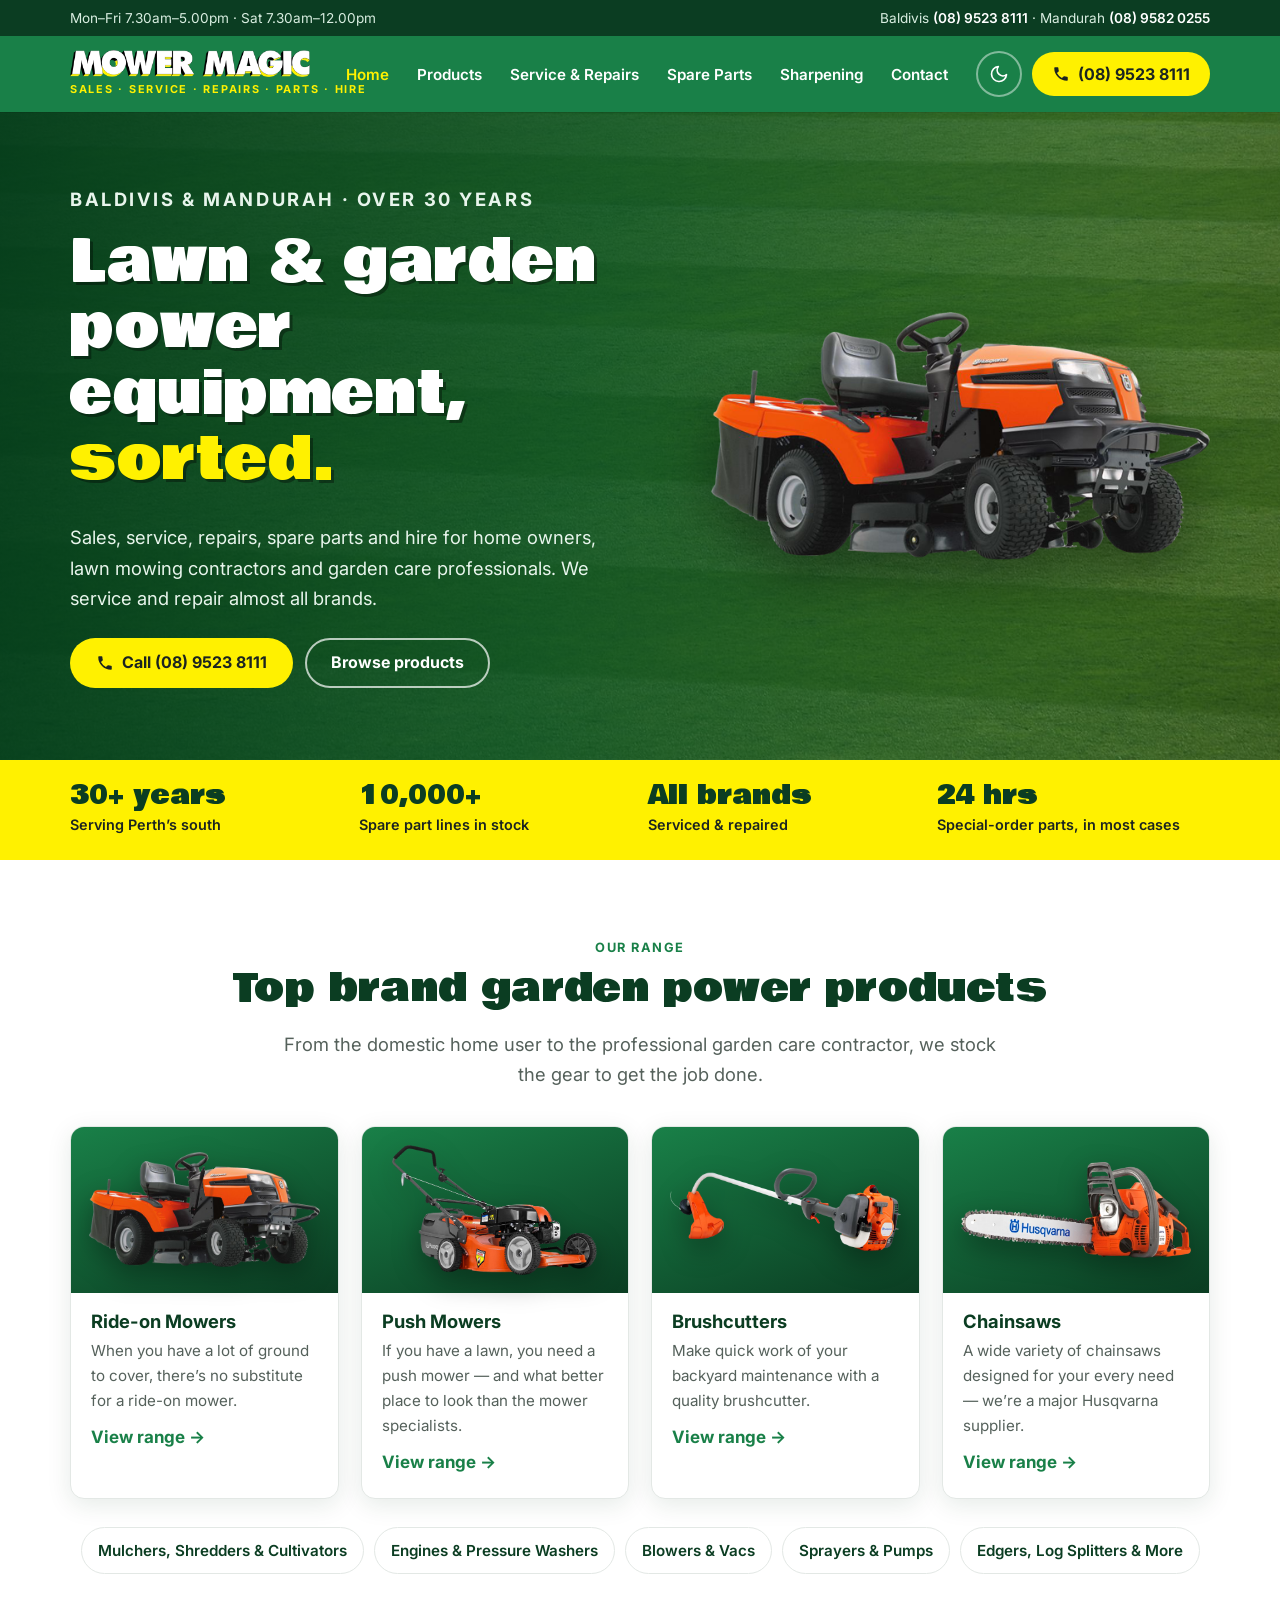
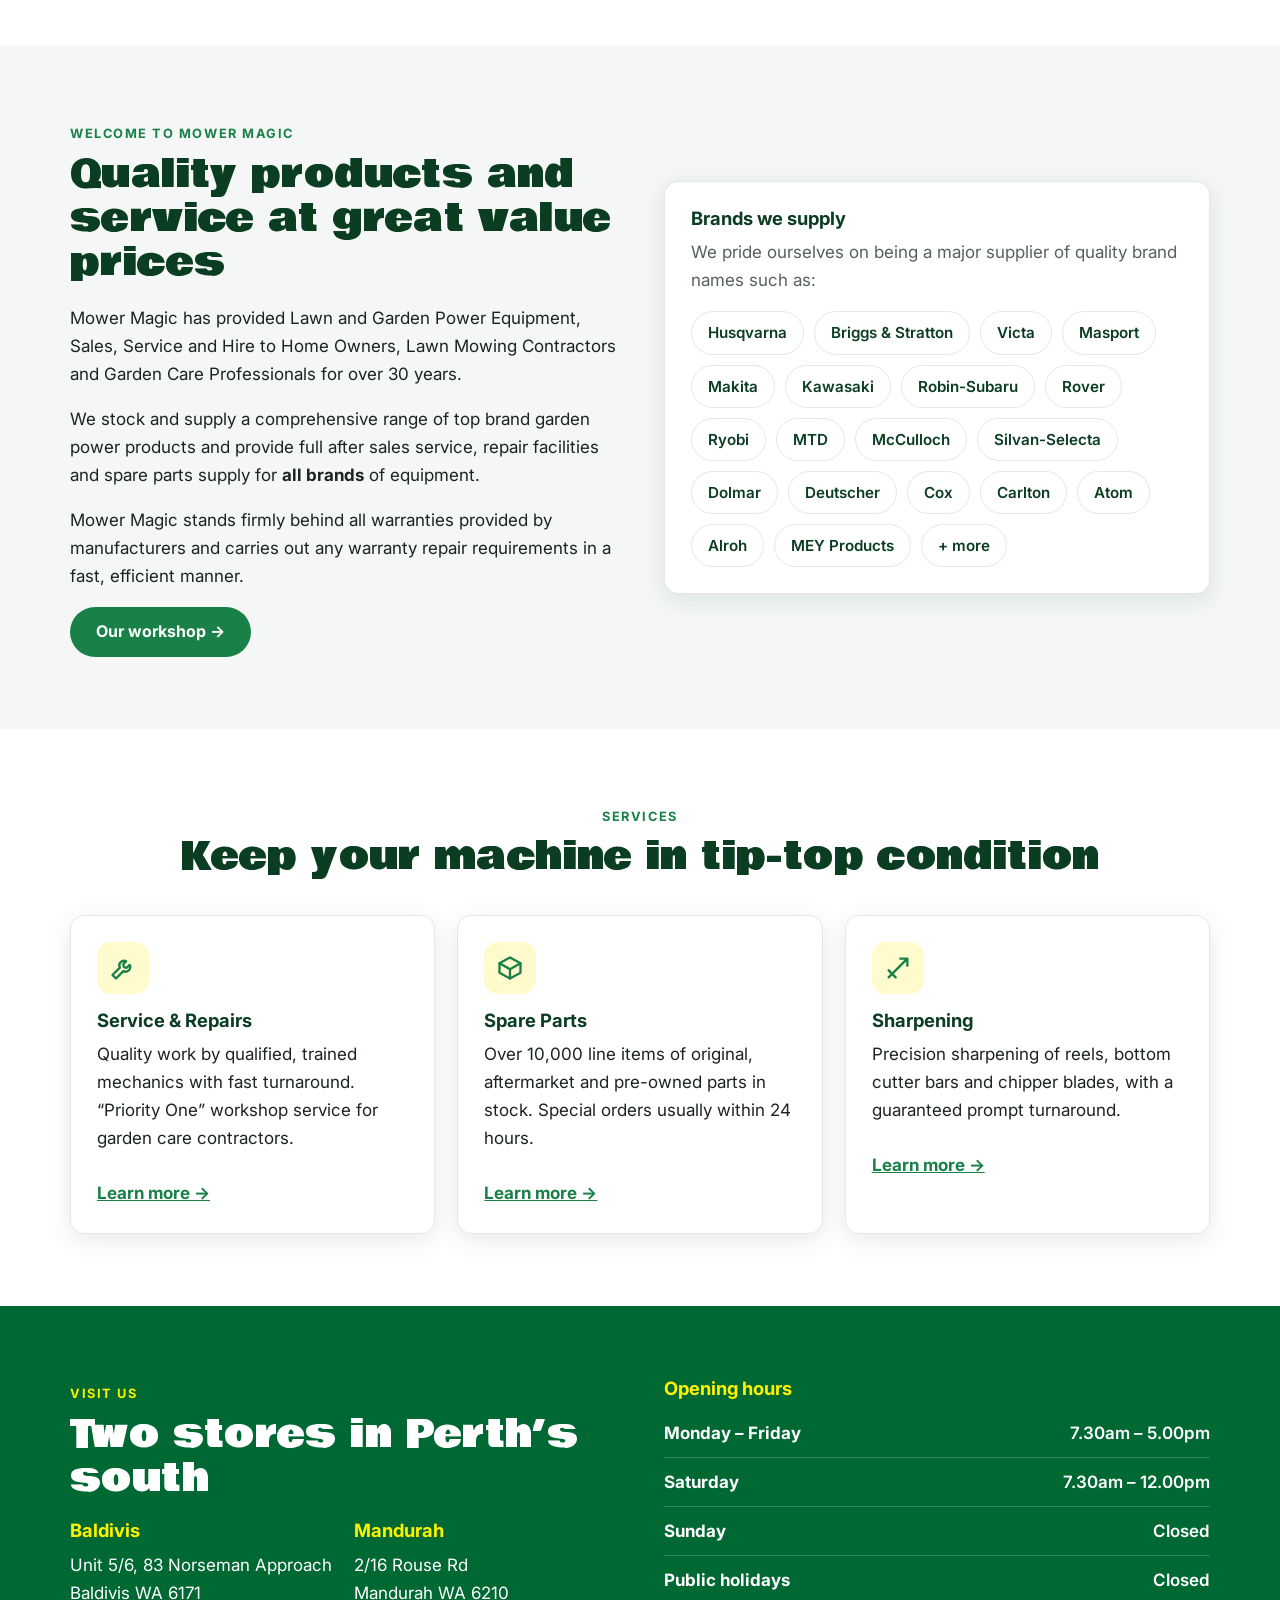
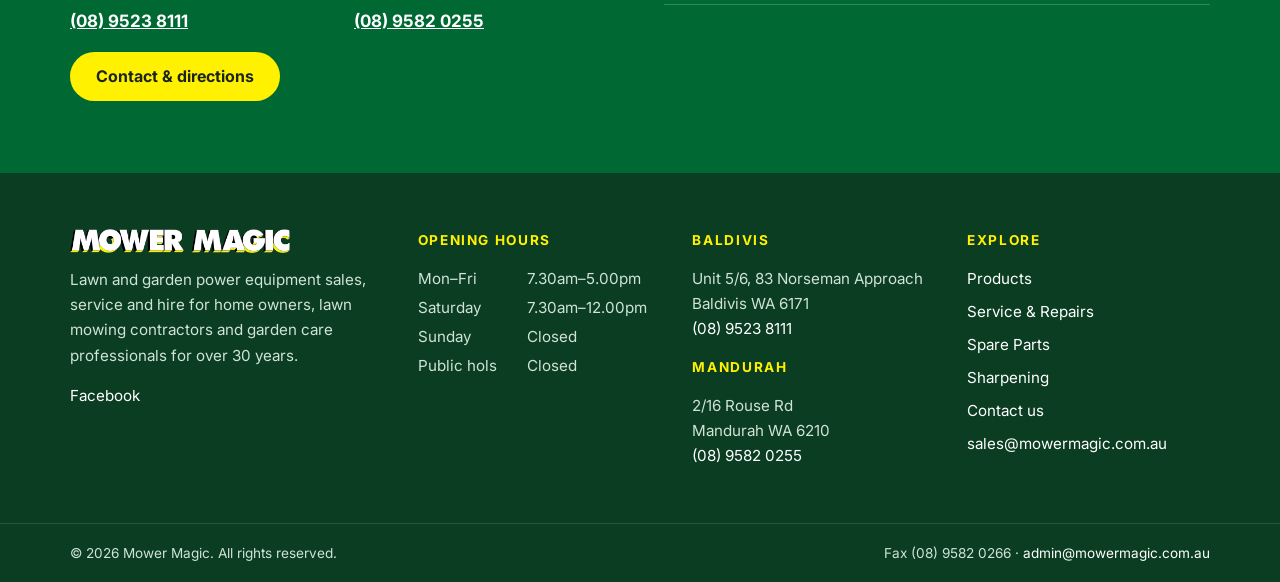
==== index.html @ b49f6fb7 "Initial commit: mower-magic site" ====
<!DOCTYPE html>
<html lang="en-AU">
<head>
  <meta charset="utf-8">
  <meta name="viewport" content="width=device-width, initial-scale=1">
  <title>Mower Magic | Lawn Mower Sales, Service &amp; Repairs in Baldivis &amp; Mandurah</title>
  <meta name="description" content="Mower Magic: lawn and garden power equipment sales, service, repairs, spare parts and hire in Baldivis and Mandurah WA for over 30 years. Call (08) 9523 8111.">
  <meta name="theme-color" content="#198048">
  <script>(function(d){d.className+=' js';var t;try{t=localStorage.getItem('mm-theme')}catch(e){}if(t!=='light'&&t!=='dark'){t=window.matchMedia&&matchMedia('(prefers-color-scheme: dark)').matches?'dark':'light'}d.setAttribute('data-theme',t)})(document.documentElement);</script>
  <link rel="icon" href="images/logonew.png">
  <link rel="preconnect" href="https://fonts.googleapis.com">
  <link rel="preconnect" href="https://fonts.gstatic.com" crossorigin>
  <link href="https://fonts.googleapis.com/css2?family=Bowlby+One&family=Inter:wght@400;600;700;800&display=swap" rel="stylesheet">
  <link rel="stylesheet" href="css/style.css">
</head>
<body>
<a class="skip" href="#main">Skip to content</a>

<div class="topbar">
  <div class="container">
    <span>Mon&ndash;Fri 7.30am&ndash;5.00pm &middot; Sat 7.30am&ndash;12.00pm</span>
    <span>Baldivis <a href="tel:+61895238111">(08) 9523 8111</a> &middot; Mandurah <a href="tel:+61895820255">(08) 9582 0255</a></span>
  </div>
</div>

<header class="site-header">
  <div class="container">
    <a class="brand" href="index.html" aria-label="Mower Magic home">
      <img src="images/logoretina.png" alt="Mower Magic" width="800" height="87">
      <span>Sales &middot; Service &middot; Repairs &middot; Parts &middot; Hire</span>
    </a>
    <nav class="nav" id="site-nav" aria-label="Main">
      <a href="index.html" aria-current="page">Home</a>
      <a href="products.html">Products</a>
      <a href="repairs.html">Service &amp; Repairs</a>
      <a href="parts.html">Spare Parts</a>
      <a href="sharpening.html">Sharpening</a>
      <a href="contact.html">Contact</a>
    </nav>
    <div class="header-actions">
      <button class="theme-toggle" type="button" aria-label="Switch to dark mode" aria-pressed="false">
        <svg class="i-moon" viewBox="0 0 24 24" fill="none" stroke="currentColor" stroke-width="2" stroke-linecap="round" stroke-linejoin="round" aria-hidden="true"><path d="M21 12.8A9 9 0 1 1 11.2 3a7 7 0 0 0 9.8 9.8z"/></svg>
        <svg class="i-sun" viewBox="0 0 24 24" fill="none" stroke="currentColor" stroke-width="2" stroke-linecap="round" aria-hidden="true"><circle cx="12" cy="12" r="4"/><path d="M12 2v2M12 20v2M4.9 4.9l1.4 1.4M17.7 17.7l1.4 1.4M2 12h2M20 12h2M4.9 19.1l1.4-1.4M17.7 6.3l1.4-1.4"/></svg>
      </button>
      <a class="btn btn--yellow call-btn" href="tel:+61895238111" aria-label="Call Mower Magic Baldivis on (08) 9523 8111">
        <svg viewBox="0 0 24 24" fill="currentColor" aria-hidden="true"><path d="M6.6 10.8a15.1 15.1 0 0 0 6.6 6.6l2.2-2.2a1 1 0 0 1 1-.25 11.4 11.4 0 0 0 3.6.57 1 1 0 0 1 1 1V20a1 1 0 0 1-1 1A17 17 0 0 1 3 4a1 1 0 0 1 1-1h3.5a1 1 0 0 1 1 1c0 1.25.2 2.45.57 3.57a1 1 0 0 1-.25 1z"/></svg>
        <span class="call-label">(08) 9523 8111</span><span class="call-short">Call</span>
      </a>
      <button class="menu-toggle" type="button" aria-controls="site-nav" aria-expanded="false" aria-label="Open menu"><span></span></button>
    </div>
  </div>
</header>

<main id="main">

<section class="hero">
  <div class="container">
    <div>
      <p class="tagline">Baldivis &amp; Mandurah &middot; Over 30 years</p>
      <h1>Lawn &amp; garden power equipment, <em>sorted.</em></h1>
      <p>Sales, service, repairs, spare parts and hire for home owners, lawn mowing contractors and garden care professionals. We service and repair almost all brands.</p>
      <div class="hero-actions">
        <a class="btn btn--yellow" href="tel:+61895238111">
          <svg viewBox="0 0 24 24" fill="currentColor" aria-hidden="true"><path d="M6.6 10.8a15.1 15.1 0 0 0 6.6 6.6l2.2-2.2a1 1 0 0 1 1-.25 11.4 11.4 0 0 0 3.6.57 1 1 0 0 1 1 1V20a1 1 0 0 1-1 1A17 17 0 0 1 3 4a1 1 0 0 1 1-1h3.5a1 1 0 0 1 1 1c0 1.25.2 2.45.57 3.57a1 1 0 0 1-.25 1z"/></svg>
          Call (08) 9523 8111
        </a>
        <a class="btn btn--ghost" href="products.html">Browse products</a>
      </div>
    </div>
    <div class="hero-img">
      <img src="images/DErideon.png" alt="Husqvarna ride-on mower" width="601" height="300">
    </div>
  </div>
</section>

<section class="stats" aria-label="At a glance">
  <div class="container">
    <div class="stat"><strong>30+ years</strong><span>Serving Perth&rsquo;s south</span></div>
    <div class="stat"><strong>10,000+</strong><span>Spare part lines in stock</span></div>
    <div class="stat"><strong>All brands</strong><span>Serviced &amp; repaired</span></div>
    <div class="stat"><strong>24 hrs</strong><span>Special-order parts, in most cases</span></div>
  </div>
</section>

<section class="section">
  <div class="container">
    <div class="center">
      <span class="eyebrow">Our range</span>
      <h2>Top brand garden power products</h2>
      <p class="lead">From the domestic home user to the professional garden care contractor, we stock the gear to get the job done.</p>
    </div>
    <div class="grid grid--4" style="margin-top:36px">
      <a class="cat-card" href="products.html#ride-on-mowers">
        <div class="cat-img"><img src="images/DErideon.png" alt="" width="601" height="300" loading="lazy" decoding="async"></div>
        <div class="cat-body">
          <h3>Ride-on Mowers</h3>
          <p>When you have a lot of ground to cover, there&rsquo;s no substitute for a ride-on mower.</p>
          <span class="more">View range &rarr;</span>
        </div>
      </a>
      <a class="cat-card" href="products.html#push-mowers">
        <div class="cat-img"><img src="images/DEmower.png" alt="" width="600" height="383" loading="lazy" decoding="async"></div>
        <div class="cat-body">
          <h3>Push Mowers</h3>
          <p>If you have a lawn, you need a push mower &mdash; and what better place to look than the mower specialists.</p>
          <span class="more">View range &rarr;</span>
        </div>
      </a>
      <a class="cat-card" href="products.html#brushcutters">
        <div class="cat-img"><img src="images/DEwhipsnip1.png" alt="" width="700" height="252" loading="lazy" decoding="async"></div>
        <div class="cat-body">
          <h3>Brushcutters</h3>
          <p>Make quick work of your backyard maintenance with a quality brushcutter.</p>
          <span class="more">View range &rarr;</span>
        </div>
      </a>
      <a class="cat-card" href="products.html#chainsaws">
        <div class="cat-img"><img src="images/DEchainsaw1.png" alt="" width="720" height="300" loading="lazy" decoding="async"></div>
        <div class="cat-body">
          <h3>Chainsaws</h3>
          <p>A wide variety of chainsaws designed for your every need &mdash; we&rsquo;re a major Husqvarna supplier.</p>
          <span class="more">View range &rarr;</span>
        </div>
      </a>
    </div>
    <div class="cat-list">
      <a href="products.html#mulchers">Mulchers, Shredders &amp; Cultivators</a>
      <a href="products.html#engines">Engines &amp; Pressure Washers</a>
      <a href="products.html#blowers">Blowers &amp; Vacs</a>
      <a href="products.html#sprayers">Sprayers &amp; Pumps</a>
      <a href="products.html#other">Edgers, Log Splitters &amp; More</a>
    </div>
  </div>
</section>

<section class="section section--soft">
  <div class="container split">
    <div>
      <span class="eyebrow">Welcome to Mower Magic</span>
      <h2>Quality products and service at great value prices</h2>
      <p>Mower Magic has provided Lawn and Garden Power Equipment, Sales, Service and Hire to Home Owners, Lawn Mowing Contractors and Garden Care Professionals for over 30 years.</p>
      <p>We stock and supply a comprehensive range of top brand garden power products and provide full after sales service, repair facilities and spare parts supply for <strong>all brands</strong> of equipment.</p>
      <p>Mower Magic stands firmly behind all warranties provided by manufacturers and carries out any warranty repair requirements in a fast, efficient manner.</p>
      <a class="btn btn--green" href="repairs.html">Our workshop &rarr;</a>
    </div>
    <div class="card">
      <h3>Brands we supply</h3>
      <p style="color:var(--muted)">We pride ourselves on being a major supplier of quality brand names such as:</p>
      <ul class="pill-list">
        <li>Husqvarna</li><li>Briggs &amp; Stratton</li><li>Victa</li><li>Masport</li><li>Makita</li><li>Kawasaki</li>
        <li>Robin-Subaru</li><li>Rover</li><li>Ryobi</li><li>MTD</li><li>McCulloch</li><li>Silvan-Selecta</li>
        <li>Dolmar</li><li>Deutscher</li><li>Cox</li><li>Carlton</li><li>Atom</li><li>Alroh</li><li>MEY Products</li><li>+ more</li>
      </ul>
    </div>
  </div>
</section>

<section class="section">
  <div class="container">
    <div class="center">
      <span class="eyebrow">Services</span>
      <h2>Keep your machine in tip-top condition</h2>
    </div>
    <div class="grid grid--3" style="margin-top:36px">
      <div class="card">
        <div class="icon-badge"><svg viewBox="0 0 24 24" fill="none" stroke="currentColor" stroke-width="2" stroke-linecap="round" stroke-linejoin="round" aria-hidden="true"><path d="M14.7 6.3a4 4 0 0 0-5.4 5.4L3 18l3 3 6.3-6.3a4 4 0 0 0 5.4-5.4l-2.5 2.5-2.4-.6-.6-2.4z"/></svg></div>
        <h3>Service &amp; Repairs</h3>
        <p>Quality work by qualified, trained mechanics with fast turnaround. &ldquo;Priority One&rdquo; workshop service for garden care contractors.</p>
        <a class="more" href="repairs.html">Learn more &rarr;</a>
      </div>
      <div class="card">
        <div class="icon-badge"><svg viewBox="0 0 24 24" fill="none" stroke="currentColor" stroke-width="2" stroke-linecap="round" stroke-linejoin="round" aria-hidden="true"><path d="M21 8l-9-5-9 5v8l9 5 9-5z"/><path d="M3 8l9 5 9-5M12 13v8"/></svg></div>
        <h3>Spare Parts</h3>
        <p>Over 10,000 line items of original, aftermarket and pre-owned parts in stock. Special orders usually within 24 hours.</p>
        <a class="more" href="parts.html">Learn more &rarr;</a>
      </div>
      <div class="card">
        <div class="icon-badge"><svg viewBox="0 0 24 24" fill="none" stroke="currentColor" stroke-width="2" stroke-linecap="round" stroke-linejoin="round" aria-hidden="true"><path d="M4 20L20 4M14 4h6v6"/><path d="M4 14l6 6"/></svg></div>
        <h3>Sharpening</h3>
        <p>Precision sharpening of reels, bottom cutter bars and chipper blades, with a guaranteed prompt turnaround.</p>
        <a class="more" href="sharpening.html">Learn more &rarr;</a>
      </div>
    </div>
  </div>
</section>

<section class="section section--green">
  <div class="container split split--top">
    <div>
      <span class="eyebrow">Visit us</span>
      <h2>Two stores in Perth&rsquo;s south</h2>
      <div class="grid grid--2" style="margin-top:20px">
        <div>
          <h3 style="color:var(--yellow)">Baldivis</h3>
          <p>Unit 5/6, 83 Norseman Approach<br>Baldivis WA 6171<br><a style="color:#fff;font-weight:700" href="tel:+61895238111">(08) 9523 8111</a></p>
        </div>
        <div>
          <h3 style="color:var(--yellow)">Mandurah</h3>
          <p>2/16 Rouse Rd<br>Mandurah WA 6210<br><a style="color:#fff;font-weight:700" href="tel:+61895820255">(08) 9582 0255</a></p>
        </div>
      </div>
      <a class="btn btn--yellow" href="contact.html">Contact &amp; directions</a>
    </div>
    <div>
      <h3 style="color:var(--yellow)">Opening hours</h3>
      <table class="hours">
        <tr><th scope="row">Monday &ndash; Friday</th><td>7.30am &ndash; 5.00pm</td></tr>
        <tr><th scope="row">Saturday</th><td>7.30am &ndash; 12.00pm</td></tr>
        <tr><th scope="row">Sunday</th><td>Closed</td></tr>
        <tr><th scope="row">Public holidays</th><td>Closed</td></tr>
      </table>
    </div>
  </div>
</section>
</main>

<footer class="site-footer">
  <div class="container">
    <div>
      <img class="footer-logo" src="images/logoretina.png" alt="Mower Magic" width="800" height="87" loading="lazy" decoding="async">
      <p>Lawn and garden power equipment sales, service and hire for home owners, lawn mowing contractors and garden care professionals for over 30 years.</p>
      <p><a href="https://www.facebook.com/mowermagicmandurah" rel="noopener">Facebook</a></p>
    </div>
    <div>
      <h4>Opening hours</h4>
      <div class="footer-hours">
        <span>Mon&ndash;Fri</span><span>7.30am&ndash;5.00pm</span>
        <span>Saturday</span><span>7.30am&ndash;12.00pm</span>
        <span>Sunday</span><span>Closed</span>
        <span>Public hols</span><span>Closed</span>
      </div>
    </div>
    <div>
      <h4>Baldivis</h4>
      <p>Unit 5/6, 83 Norseman Approach<br>Baldivis WA 6171<br><a href="tel:+61895238111">(08) 9523 8111</a></p>
      <h4>Mandurah</h4>
      <p>2/16 Rouse Rd<br>Mandurah WA 6210<br><a href="tel:+61895820255">(08) 9582 0255</a></p>
    </div>
    <div>
      <h4>Explore</h4>
      <ul>
        <li><a href="products.html">Products</a></li>
        <li><a href="repairs.html">Service &amp; Repairs</a></li>
        <li><a href="parts.html">Spare Parts</a></li>
        <li><a href="sharpening.html">Sharpening</a></li>
        <li><a href="contact.html">Contact us</a></li>
        <li><a href="mailto:sales@mowermagic.com.au">sales@mowermagic.com.au</a></li>
      </ul>
    </div>
  </div>
  <div class="footer-bottom">
    <div class="container">
      <span>&copy; <span id="year">2026</span> Mower Magic. All rights reserved.</span>
      <span>Fax (08) 9582 0266 &middot; <a href="mailto:admin@mowermagic.com.au">admin@mowermagic.com.au</a></span>
    </div>
  </div>
</footer>

<a class="mobile-call" href="tel:+61895238111">
  <svg viewBox="0 0 24 24" fill="currentColor" aria-hidden="true"><path d="M6.6 10.8a15.1 15.1 0 0 0 6.6 6.6l2.2-2.2a1 1 0 0 1 1-.25 11.4 11.4 0 0 0 3.6.57 1 1 0 0 1 1 1V20a1 1 0 0 1-1 1A17 17 0 0 1 3 4a1 1 0 0 1 1-1h3.5a1 1 0 0 1 1 1c0 1.25.2 2.45.57 3.57a1 1 0 0 1-.25 1z"/></svg>
  Call Baldivis (08) 9523 8111
</a>

<script src="js/main.js"></script>
</body>
</html>
---- css/style.css ----
/* Mower Magic — shared styles. Brand: green #198048 / #006832, yellow #fff100 */
:root {
  --green: #198048;
  --green-dark: #006832;
  --green-deep: #0b3d22;
  --yellow: #fff100;
  --yellow-soft: #fffbcc;
  --ink: #1b2420;
  --muted: #55615b;
  --line: #e3e8e5;
  --bg: #ffffff;
  --bg-soft: #f4f7f5;
  --radius: 14px;
  --shadow: 0 6px 24px rgba(11, 61, 34, .10);
  --shadow-lg: 0 14px 34px rgba(11, 61, 34, .16);
  --surface: #ffffff;
  --img-bg: #ffffff;
  --heading: #0b3d22;
  --link: #006832;
  --link-hover: #198048;
  --accent-text: #198048;
  --on-yellow: #1b2420;
  --yellow-line: #f1e98a;
  --input-border: #c9d3ce;
  --header-bg: #198048;
  --topbar-bg: #0b3d22;
  --menu-bg: #006832;
  --band-bg: #006832;
  --cta-bg: #198048;
  --footer-bg: #0b3d22;
  --glass: rgba(255, 255, 255, .94);
  --focus: #0a6b35;
  --ease: cubic-bezier(.2, .7, .2, 1);
  --max: 1180px;
  --head-font: "Bowlby One", Impact, "Arial Black", sans-serif;
  --body-font: "Inter", system-ui, -apple-system, "Segoe UI", Roboto, Arial, sans-serif;
}

*, *::before, *::after { box-sizing: border-box; }
html { scroll-behavior: smooth; -webkit-text-size-adjust: 100%; }
body {
  margin: 0;
  font-family: var(--body-font);
  font-size: 17px;
  line-height: 1.65;
  color: var(--ink);
  background: var(--bg);
  overflow-x: hidden;
}
img { max-width: 100%; height: auto; display: block; }
a { color: var(--link); transition: color .2s var(--ease); }
a:hover { color: var(--link-hover); }
h1, h2, h3 { line-height: 1.15; margin: 0 0 .5em; }
h1, h2 { font-family: var(--head-font); font-weight: 400; letter-spacing: .01em; }
h1 { font-size: clamp(2rem, 5.5vw, 3.6rem); }
h2 { font-size: clamp(1.6rem, 3.6vw, 2.4rem); color: var(--heading); }
h3 { font-size: 1.15rem; font-weight: 700; }
p { margin: 0 0 1em; }

.container { width: 100%; max-width: var(--max); margin: 0 auto; padding: 0 20px; }
.section { padding: 72px 0; }
.section--soft { background: var(--bg-soft); }
.section--green { background: var(--band-bg); color: #fff; }
.section--green h2 { color: #fff; }
.eyebrow {
  display: inline-block;
  font-size: .8rem; font-weight: 700; letter-spacing: .12em; text-transform: uppercase;
  color: var(--accent-text); margin-bottom: .6em;
}
.section--green .eyebrow, .hero .eyebrow, .page-hero .eyebrow { color: var(--yellow); }
.lead { font-size: 1.15rem; color: var(--muted); max-width: 720px; }
.center { text-align: center; }
.center .lead { margin-left: auto; margin-right: auto; }

/* Skip link */
.skip { position: absolute; left: -9999px; top: 0; background: var(--yellow); color: var(--on-yellow); padding: 8px 14px; z-index: 200; }
.skip:focus { left: 8px; top: 8px; }

/* Buttons */
.btn {
  display: inline-flex; align-items: center; justify-content: center; gap: .5em;
  padding: 14px 24px; border-radius: 999px;
  font-weight: 700; font-size: 1rem; text-decoration: none; line-height: 1.1;
  border: 2px solid transparent; cursor: pointer; transition: transform .2s var(--ease), background-color .2s var(--ease), color .2s var(--ease), box-shadow .2s var(--ease), border-color .2s var(--ease);
}
.btn:hover { transform: translateY(-2px); box-shadow: 0 8px 18px rgba(0,0,0,.18); }
.btn:active { transform: translateY(0); box-shadow: none; }
.btn--yellow { background: var(--yellow); color: var(--on-yellow); }
.btn--yellow:hover { background: #fff64d; color: var(--on-yellow); }
.btn--green { background: var(--green); color: #fff; }
.btn--green:hover { background: var(--green-dark); color: #fff; }
.btn--ghost { border-color: rgba(255,255,255,.7); color: #fff; }
.btn--ghost:hover { background: rgba(255,255,255,.12); color: #fff; }
.btn svg { width: 18px; height: 18px; flex: none; }

/* Top bar */
.topbar { background: var(--topbar-bg); color: #d9eee1; font-size: .85rem; }
.topbar .container { display: flex; justify-content: space-between; gap: 16px; padding-top: 7px; padding-bottom: 7px; flex-wrap: wrap; }
.topbar a { color: #fff; text-decoration: none; font-weight: 600; }
.topbar a:hover { color: var(--yellow); }

/* Header */
.site-header { position: sticky; top: 0; z-index: 100; background: transparent; box-shadow: 0 1px 0 rgba(0,0,0,.08); transition: box-shadow .3s var(--ease); }
/* Background sits on a pseudo-element so backdrop-filter never becomes the containing block for the fixed mobile nav */
.site-header::before { content: ""; position: absolute; inset: 0; z-index: -1; background: var(--header-bg); transition: opacity .3s var(--ease); }
.site-header.is-scrolled { box-shadow: 0 6px 24px rgba(0,0,0,.22); }
.site-header.is-scrolled::before { opacity: .96; -webkit-backdrop-filter: blur(12px) saturate(1.3); backdrop-filter: blur(12px) saturate(1.3); }
.site-header .container { display: flex; align-items: center; justify-content: space-between; gap: 16px; height: 76px; }
.brand { display: flex; flex-direction: column; text-decoration: none; min-width: 0; }
.brand img { width: 240px; height: auto; }
.brand span { color: var(--yellow); font-size: .68rem; font-weight: 700; letter-spacing: .16em; text-transform: uppercase; margin-top: 4px; white-space: nowrap; }
.nav { display: flex; align-items: center; gap: 4px; }
.nav a {
  color: #fff; text-decoration: none; font-weight: 600; font-size: .95rem;
  padding: 10px 12px; border-radius: 8px; white-space: nowrap;
  transition: background-color .2s var(--ease), color .2s var(--ease);
}
.nav a:hover { background: rgba(255,255,255,.12); color: #fff; }
.nav a[aria-current="page"] { color: var(--yellow); }
.header-actions { display: flex; align-items: center; gap: 10px; }
.call-btn { padding: 11px 18px; white-space: nowrap; }
.call-short { display: none; }
.menu-toggle {
  display: none; background: transparent; border: 2px solid rgba(255,255,255,.6); border-radius: 10px;
  width: 46px; height: 46px; padding: 0; cursor: pointer; color: #fff;
  align-items: center; justify-content: center;
}
.menu-toggle span, .menu-toggle span::before, .menu-toggle span::after {
  display: block; width: 22px; height: 2px; background: currentColor; border-radius: 2px; position: relative; transition: transform .2s, background .2s;
}
.menu-toggle span::before, .menu-toggle span::after { content: ""; position: absolute; left: 0; }
.menu-toggle span::before { top: -7px; }
.menu-toggle span::after { top: 7px; }
.menu-open .menu-toggle span { background: transparent; }
.menu-open .menu-toggle span::before { transform: translateY(7px) rotate(45deg); }
.menu-open .menu-toggle span::after { transform: translateY(-7px) rotate(-45deg); }

/* Hero (home) */
.hero {
  position: relative; color: #fff; overflow: hidden;
  background: linear-gradient(100deg, rgba(0,60,28,.92) 0%, rgba(0,80,38,.78) 45%, rgba(0,80,38,.35) 100%),
              url("../images/sliderbg2-1600.jpg") center / cover no-repeat;
}
.hero .container { display: grid; grid-template-columns: minmax(0, 1.1fr) minmax(0, .9fr); gap: 32px; align-items: center; padding-top: 72px; padding-bottom: 72px; }
.hero h1 { color: #fff; text-shadow: 3px 3px 0 rgba(0,0,0,.35); }
.hero h1 em { font-style: normal; color: var(--yellow); }
.hero p { font-size: 1.15rem; max-width: 560px; color: #e8f5ec; }
.hero-actions { display: flex; flex-wrap: wrap; gap: 12px; margin-top: 24px; }
.hero-img img { width: 100%; max-width: 560px; margin-left: auto; filter: drop-shadow(0 20px 30px rgba(0,0,0,.4)); }
.tagline { font-weight: 700; letter-spacing: .14em; text-transform: uppercase; font-size: .85rem; color: var(--yellow); margin-bottom: 14px; }

/* Stats strip */
.stats { background: var(--yellow); color: var(--on-yellow); }
.stats .container { display: grid; grid-template-columns: repeat(4, minmax(0, 1fr)); gap: 16px; padding-top: 22px; padding-bottom: 22px; }
.stat strong { display: block; font-family: var(--head-font); font-weight: 400; font-size: 1.6rem; line-height: 1.1; color: #0b3d22; }
.stat span { font-size: .9rem; font-weight: 600; }

/* Page hero (inner pages) */
.page-hero {
  color: #fff; padding: 64px 0 56px;
  background: linear-gradient(100deg, rgba(0,60,28,.93), rgba(0,90,42,.72)), var(--hero-img, url("../images/sliderbg2-1600.jpg")) center / cover no-repeat;
}
.page-hero h1 { color: #fff; margin-bottom: .3em; }
.page-hero p { color: #e8f5ec; font-size: 1.1rem; max-width: 680px; margin: 0; }

/* Cards & grids */
.grid { display: grid; gap: 22px; }
.grid--2 { grid-template-columns: repeat(2, minmax(0, 1fr)); }
.grid--3 { grid-template-columns: repeat(3, minmax(0, 1fr)); }
.grid--4 { grid-template-columns: repeat(4, minmax(0, 1fr)); }
.card {
  background: var(--surface); border: 1px solid var(--line); border-radius: var(--radius);
  padding: 26px; box-shadow: var(--shadow);
}
.card h3 { color: var(--heading); }
.card p:last-child { margin-bottom: 0; }
.icon-badge {
  width: 52px; height: 52px; border-radius: 14px; background: var(--yellow-soft); color: var(--accent-text);
  display: flex; align-items: center; justify-content: center; margin-bottom: 16px;
}
.icon-badge svg { width: 28px; height: 28px; }

.cat-card {
  display: flex; flex-direction: column; text-decoration: none; color: var(--ink);
  background: var(--surface); border-radius: var(--radius); overflow: hidden; border: 1px solid var(--line);
  box-shadow: var(--shadow); transition: transform .3s var(--ease), box-shadow .3s var(--ease);
}
.cat-card:hover { transform: translateY(-4px); box-shadow: var(--shadow-lg); color: var(--ink); }
.cat-card .cat-img { min-height: 0; background: linear-gradient(160deg, var(--green) 0%, var(--green-deep) 100%); aspect-ratio: 16 / 10; display: flex; align-items: center; justify-content: center; padding: 18px; }
.cat-card .cat-img img { width: 100%; height: 100%; object-fit: contain; filter: drop-shadow(0 10px 14px rgba(0,0,0,.35)); transition: transform .4s var(--ease); }
.cat-card:hover .cat-img img { transform: scale(1.06); }
.cat-card .cat-body { padding: 18px 20px 22px; }
.cat-card h3 { margin-bottom: .3em; color: var(--heading); }
.cat-card p { color: var(--muted); font-size: .95rem; margin: 0; }
.more { display: inline-block; margin-top: 10px; font-weight: 700; color: var(--accent-text); transition: transform .2s var(--ease); }
.cat-card:hover .more, .card:hover .more, .more:hover { transform: translateX(4px); }

.cat-list { display: flex; flex-wrap: wrap; gap: 10px; justify-content: center; margin-top: 28px; }
.cat-list a {
  text-decoration: none; padding: 10px 16px; border-radius: 999px; font-weight: 600; font-size: .95rem;
  background: var(--surface); border: 1px solid var(--line); color: var(--heading);
  transition: background-color .2s var(--ease), color .2s var(--ease), border-color .2s var(--ease);
}
.cat-list a:hover { background: var(--green); border-color: var(--green); color: #fff; }

/* Two-column feature */
.split { display: grid; grid-template-columns: minmax(0, 1fr) minmax(0, 1fr); gap: 48px; align-items: center; }
.split--top { align-items: start; }

/* Lists */
.ticks { list-style: none; padding: 0; margin: 0 0 1em; }
.ticks li { position: relative; padding-left: 32px; margin-bottom: 10px; }
.ticks li::before {
  content: ""; position: absolute; left: 0; top: .35em; width: 20px; height: 20px; border-radius: 50%;
  background: var(--green) url("data:image/svg+xml,%3Csvg xmlns='http://www.w3.org/2000/svg' viewBox='0 0 24 24' fill='none' stroke='%23fff100' stroke-width='3.5' stroke-linecap='round' stroke-linejoin='round'%3E%3Cpath d='M5 12l5 5L20 7'/%3E%3C/svg%3E") center / 12px no-repeat;
}
.pill-list { list-style: none; padding: 0; margin: 0; display: flex; flex-wrap: wrap; gap: 10px; }
.pill-list li { background: var(--surface); border: 1px solid var(--line); border-radius: 999px; padding: 8px 16px; font-weight: 600; font-size: .95rem; color: var(--heading); }
.section--soft .pill-list li { background: var(--surface); }
.section--green .pill-list li { background: rgba(255,255,255,.08); border-color: rgba(255,255,255,.25); color: #fff; }
.cols { columns: 3 200px; column-gap: 28px; padding-left: 1.1em; margin: 0; }
.cols li { margin-bottom: 6px; break-inside: avoid; }

/* Product grid */
.prod-nav {
  position: sticky; top: 76px; z-index: 50; background: var(--glass); -webkit-backdrop-filter: blur(8px); backdrop-filter: blur(8px);
  border-bottom: 1px solid var(--line);
}
.prod-nav .container { display: flex; gap: 8px; overflow-x: auto; padding-top: 12px; padding-bottom: 12px; scrollbar-width: thin; }
.prod-nav a {
  flex: none; text-decoration: none; padding: 8px 14px; border-radius: 999px; font-weight: 600; font-size: .9rem;
  background: var(--bg-soft); color: var(--heading); white-space: nowrap; transition: background-color .2s var(--ease), color .2s var(--ease);
}
.prod-nav a:hover { background: var(--green); color: #fff; }
.prod-section { padding: 56px 0 24px; scroll-margin-top: 140px; }
.prod-section + .prod-section { border-top: 1px solid var(--line); }
.prod-intro { max-width: 820px; color: var(--muted); }
.prod-grid { display: grid; grid-template-columns: repeat(auto-fill, minmax(230px, 1fr)); gap: 20px; margin-top: 28px; }
.prod {
  background: var(--surface); border: 1px solid var(--line); border-radius: var(--radius); overflow: hidden;
  display: flex; flex-direction: column; transition: box-shadow .3s var(--ease), transform .3s var(--ease);
}
.prod:hover { box-shadow: var(--shadow); transform: translateY(-2px); }
.prod .prod-img { aspect-ratio: 4 / 3; background: var(--img-bg); overflow: hidden; display: flex; align-items: center; justify-content: center; padding: 14px; border-bottom: 1px solid var(--line); }
.prod .prod-img img { width: 100%; height: 100%; object-fit: contain; transition: transform .4s var(--ease); }
.prod:hover .prod-img img { transform: scale(1.06); }
.prod .prod-body { padding: 16px 18px 18px; }
.prod h3 { font-size: 1.02rem; margin-bottom: .35em; color: var(--heading); }
.prod p { font-size: .92rem; color: var(--muted); margin: 0; }
.brand-tag { display: inline-block; font-size: .72rem; font-weight: 700; letter-spacing: .08em; text-transform: uppercase; color: var(--accent-text); margin-bottom: 4px; }
.info-boxes { display: grid; grid-template-columns: repeat(auto-fit, minmax(260px, 1fr)); gap: 18px; margin-top: 24px; }
.info-box { background: var(--bg-soft); border-left: 4px solid var(--green); border-radius: 10px; padding: 18px 20px; }
.info-box h3 { color: var(--heading); }
.info-box p { margin: 0; font-size: .95rem; color: var(--muted); }

/* CTA band */
.cta-band { background: var(--cta-bg); color: #fff; }
.cta-band .container { display: flex; align-items: center; justify-content: space-between; gap: 24px; padding-top: 44px; padding-bottom: 44px; flex-wrap: wrap; }
.cta-band h2 { color: #fff; margin: 0 0 .2em; }
.cta-band p { margin: 0; color: #e0f2e6; }
.cta-actions { display: flex; gap: 12px; flex-wrap: wrap; }

/* Hours table */
.hours { width: 100%; border-collapse: collapse; }
.hours th, .hours td { text-align: left; padding: 10px 0; border-bottom: 1px solid var(--line); }
.hours td { text-align: right; font-weight: 600; }
.section--green .hours th, .section--green .hours td { border-color: rgba(255,255,255,.2); }

/* Location cards */
.loc h3 { font-family: var(--head-font); font-weight: 400; font-size: 1.4rem; }
.loc address { font-style: normal; margin-bottom: 14px; }
.loc .phone { font-size: 1.3rem; font-weight: 800; text-decoration: none; color: var(--link); }
.map { border: 0; width: 100%; height: 280px; border-radius: 12px; margin-top: 16px; background: var(--bg-soft); }

/* Form */
.form { display: grid; gap: 14px; }
.form label { font-weight: 600; font-size: .95rem; display: block; margin-bottom: 4px; }
.form input, .form textarea, .form select {
  width: 100%; font: inherit; padding: 12px 14px; border: 1px solid var(--input-border); border-radius: 10px; background: var(--surface); transition: border-color .2s var(--ease), box-shadow .2s var(--ease); color: var(--ink);
}
.form input:focus, .form textarea:focus, .form select:focus { outline: none; box-shadow: 0 0 0 3px rgba(25,128,72,.35); border-color: var(--green); }
.form textarea { min-height: 140px; resize: vertical; }
.form .row { display: grid; grid-template-columns: minmax(0, 1fr) minmax(0, 1fr); gap: 14px; }
.form-note { font-size: .85rem; color: var(--muted); }

/* Footer */
.site-footer { background: var(--footer-bg); color: #cfe3d6; font-size: .95rem; }
.site-footer .container { display: grid; grid-template-columns: minmax(0, 1.3fr) repeat(3, minmax(0, 1fr)); gap: 32px; padding-top: 56px; padding-bottom: 40px; }
.site-footer h4 { color: var(--yellow); font-size: .85rem; letter-spacing: .12em; text-transform: uppercase; margin: 0 0 14px; }
.site-footer a { color: #fff; text-decoration: none; }
.site-footer a:hover { color: var(--yellow); }
.site-footer ul { list-style: none; margin: 0; padding: 0; }
.site-footer li { margin-bottom: 8px; }
.footer-logo { width: 220px; margin-bottom: 14px; }
.footer-hours { display: grid; grid-template-columns: auto auto; gap: 4px 16px; }
.footer-bottom { border-top: 1px solid rgba(255,255,255,.12); }
.footer-bottom .container { display: flex; justify-content: space-between; gap: 12px; flex-wrap: wrap; padding-top: 18px; padding-bottom: 18px; font-size: .85rem; grid-template-columns: none; }

/* Mobile call bar */
.mobile-call { display: none; }

/* ---------- Responsive ---------- */
@media (max-width: 1200px) {
  .nav a { padding: 10px 8px; font-size: .9rem; }
  .brand img { width: 200px; }
}

@media (max-width: 1100px) {
  .menu-toggle { display: inline-flex; }
  .nav {
    position: fixed; top: 76px; left: 0; right: 0; bottom: 0;
    flex-direction: column; align-items: stretch; gap: 0;
    background: var(--menu-bg); padding: 12px 20px 100px; overflow-y: auto;
    opacity: 0; transform: translateY(-10px); transition: opacity .2s ease, transform .2s ease, visibility .2s; visibility: hidden;
  }
  .menu-open .nav { opacity: 1; transform: none; visibility: visible; }
  .nav a { font-size: 1.15rem; padding: 16px 6px; border-bottom: 1px solid rgba(255,255,255,.12); border-radius: 0; }
  .menu-open { overflow: hidden; }
}

@media (max-width: 960px) {
  .hero .container { grid-template-columns: minmax(0, 1fr); padding-top: 48px; padding-bottom: 48px; }
  .hero-img img { max-width: 420px; margin: 0 auto; }
  .stats .container { grid-template-columns: repeat(2, minmax(0, 1fr)); }
  .grid--3, .grid--4 { grid-template-columns: repeat(2, minmax(0, 1fr)); }
  .split { grid-template-columns: minmax(0, 1fr); gap: 32px; }
  .site-footer .container { grid-template-columns: minmax(0, 1fr) minmax(0, 1fr); }
}

@media (max-width: 640px) {
  body { font-size: 16px; padding-bottom: 64px; }
  .section { padding: 52px 0; }
  .topbar { display: none; }
  .site-header .container { height: 66px; padding: 0 16px; }
  .container { padding: 0 16px; }
  .nav { top: 66px; }
  .prod-nav { top: 66px; }
  .brand img { width: 160px; }
  .brand span { font-size: .56rem; letter-spacing: .1em; }
  .call-btn { padding: 10px 14px; font-size: .9rem; }
  .call-btn .call-label { display: none; }
  .call-btn .call-short { display: inline; }
  .grid--2, .grid--3, .grid--4 { grid-template-columns: minmax(0, 1fr); }
  .form .row { grid-template-columns: minmax(0, 1fr); }
  .hero-actions .btn, .cta-actions .btn { flex: 1 1 100%; }
  .site-footer .container { grid-template-columns: minmax(0, 1fr); gap: 28px; }
  .prod-grid { grid-template-columns: repeat(2, minmax(0, 1fr)); gap: 12px; }
  .prod .prod-body { padding: 12px; }
  .prod h3 { font-size: .95rem; }
  .prod p { font-size: .85rem; }
  .mobile-call {
    display: flex; position: fixed; left: 0; right: 0; bottom: 0; z-index: 90;
    background: var(--yellow); color: var(--on-yellow); text-decoration: none; font-weight: 800; font-size: 1.05rem;
    align-items: center; justify-content: center; gap: 10px; height: 60px;
    box-shadow: 0 -4px 16px rgba(0,0,0,.15);
  }
  .mobile-call svg { width: 22px; height: 22px; }
}

@media (max-width: 380px) {
  .brand img { width: 140px; }
  .brand span { display: none; }
}

@media (max-width: 340px) {
  .prod-grid { grid-template-columns: minmax(0, 1fr); }
}

@media (prefers-reduced-motion: reduce) {
  * { transition: none !important; scroll-behavior: auto !important; }
}

/* ---------- Dark theme ---------- */
@media (prefers-color-scheme: dark) {
  :root:not([data-theme="light"]) {
    --bg: #0e1511; --bg-soft: #131d17; --surface: #18241d; --img-bg: #eef2ef;
    --ink: #e4ece7; --muted: #a2b1a9; --line: #26352c; --heading: #bfeccf;
    --link: #74d6a0; --link-hover: #a6ebc4; --accent-text: #74d6a0;
    --yellow-soft: rgba(255, 241, 0, .08); --yellow-line: rgba(255, 241, 0, .28);
    --input-border: #36483d; --header-bg: #0f4f2c; --topbar-bg: #07110b; --menu-bg: #0c3d22;
    --band-bg: #0b3a20; --cta-bg: #0f4f2c; --footer-bg: #07110b; --glass: rgba(14, 21, 17, .9);
    --focus: #fff100; --shadow: 0 6px 24px rgba(0, 0, 0, .35); --shadow-lg: 0 14px 34px rgba(0, 0, 0, .5);
  }
  :root:not([data-theme="light"]) body { color-scheme: dark; }
}
:root[data-theme="dark"] {
  --bg: #0e1511; --bg-soft: #131d17; --surface: #18241d; --img-bg: #eef2ef;
  --ink: #e4ece7; --muted: #a2b1a9; --line: #26352c; --heading: #bfeccf;
  --link: #74d6a0; --link-hover: #a6ebc4; --accent-text: #74d6a0;
  --yellow-soft: rgba(255, 241, 0, .08); --yellow-line: rgba(255, 241, 0, .28);
  --input-border: #36483d; --header-bg: #0f4f2c; --topbar-bg: #07110b; --menu-bg: #0c3d22;
  --band-bg: #0b3a20; --cta-bg: #0f4f2c; --footer-bg: #07110b; --glass: rgba(14, 21, 17, .9);
  --focus: #fff100; --shadow: 0 6px 24px rgba(0, 0, 0, .35); --shadow-lg: 0 14px 34px rgba(0, 0, 0, .5);
}
:root[data-theme="dark"] body { color-scheme: dark; }
/* Slightly soften photos on dark backgrounds */
:root[data-theme="dark"] .prod-img img, :root[data-theme="dark"] .card img { filter: brightness(.94); }
.theme-fade body, .theme-fade .card, .theme-fade .prod, .theme-fade .cat-card, .theme-fade .section--soft,
.theme-fade .site-footer, .theme-fade .site-header::before, .theme-fade .pill-list li {
  transition: background-color .3s var(--ease), color .3s var(--ease), border-color .3s var(--ease) !important;
}

/* Theme toggle */
.theme-toggle {
  width: 46px; height: 46px; flex: none; border-radius: 50%; border: 2px solid rgba(255,255,255,.45);
  background: transparent; color: #fff; cursor: pointer; display: inline-flex; align-items: center; justify-content: center;
  transition: background-color .2s var(--ease), border-color .2s var(--ease), transform .3s var(--ease);
}
.theme-toggle:hover { background: rgba(255,255,255,.12); border-color: #fff; }
.theme-toggle:active { transform: rotate(-20deg) scale(.95); }
.theme-toggle svg { width: 20px; height: 20px; }
.theme-toggle .i-sun { display: none; }
:root[data-theme="dark"] .theme-toggle .i-sun { display: block; }
:root[data-theme="dark"] .theme-toggle .i-moon { display: none; }

/* ---------- Focus styles ---------- */
:focus-visible { outline: 3px solid var(--focus); outline-offset: 3px; border-radius: 6px; }
.site-header :focus-visible, .topbar :focus-visible, .site-footer :focus-visible,
.section--green :focus-visible, .cta-band :focus-visible, .hero :focus-visible, .page-hero :focus-visible,
.mobile-call:focus-visible { outline-color: var(--yellow); }
.btn--yellow:focus-visible, .mobile-call:focus-visible { outline-color: #fff; }
.form input:focus-visible, .form textarea:focus-visible, .form select:focus-visible { outline: none; }

/* ---------- Scroll reveal ---------- */
.js .reveal { opacity: 0; transform: translateY(18px); }
.js .reveal.is-in {
  opacity: 1; transform: none;
  transition: opacity .45s var(--ease), transform .45s var(--ease);
  transition-delay: var(--delay, 0ms);
}

/* Mobile menu links slide in */
@media (max-width: 1100px) {
  .nav a { opacity: 0; transform: translateY(-6px); transition: opacity .25s var(--ease), transform .25s var(--ease), background-color .2s var(--ease); }
  .menu-open .nav a { opacity: 1; transform: none; }
  .menu-open .nav a:nth-child(2) { transition-delay: 30ms; }
  .menu-open .nav a:nth-child(3) { transition-delay: 60ms; }
  .menu-open .nav a:nth-child(4) { transition-delay: 90ms; }
  .menu-open .nav a:nth-child(5) { transition-delay: 120ms; }
  .menu-open .nav a:nth-child(6) { transition-delay: 150ms; }
  .nav { transition: opacity .25s var(--ease), transform .25s var(--ease), visibility .25s; }
}
@media (max-width: 640px) {
  .theme-toggle { width: 42px; height: 42px; }
  .header-actions { gap: 8px; }
}
@media (max-width: 380px) {
  .theme-toggle { width: 40px; height: 40px; }
  .menu-toggle { width: 42px; height: 42px; }
  .call-btn { padding: 10px 12px; }
}

/* ---------- Back to top ---------- */
.to-top {
  position: fixed; right: 18px; bottom: 22px; z-index: 80;
  width: 48px; height: 48px; border-radius: 50%; border: 0; cursor: pointer;
  background: var(--green); color: #fff; box-shadow: 0 8px 20px rgba(0,0,0,.25);
  display: flex; align-items: center; justify-content: center;
  opacity: 0; visibility: hidden; transform: translateY(12px);
  transition: opacity .25s var(--ease), transform .25s var(--ease), visibility .25s, background-color .2s var(--ease);
}
.to-top.is-visible { opacity: 1; visibility: visible; transform: none; }
.to-top:hover { background: var(--green-dark); transform: translateY(-2px); }
.to-top svg { width: 22px; height: 22px; }
@media (max-width: 640px) { .to-top { bottom: 76px; right: 14px; width: 44px; height: 44px; } }

/* ---------- Reduced motion ---------- */
@media (prefers-reduced-motion: reduce) {
  html { scroll-behavior: auto; }
  *, *::before, *::after { transition: none !important; animation: none !important; }
  .js .reveal { opacity: 1; transform: none; }
  .btn:hover, .cat-card:hover, .prod:hover, .to-top:hover,
  .cat-card:hover .cat-img img, .prod:hover .prod-img img, .cat-card:hover .more, .card:hover .more { transform: none; }
  .nav a { opacity: 1; transform: none; }
}
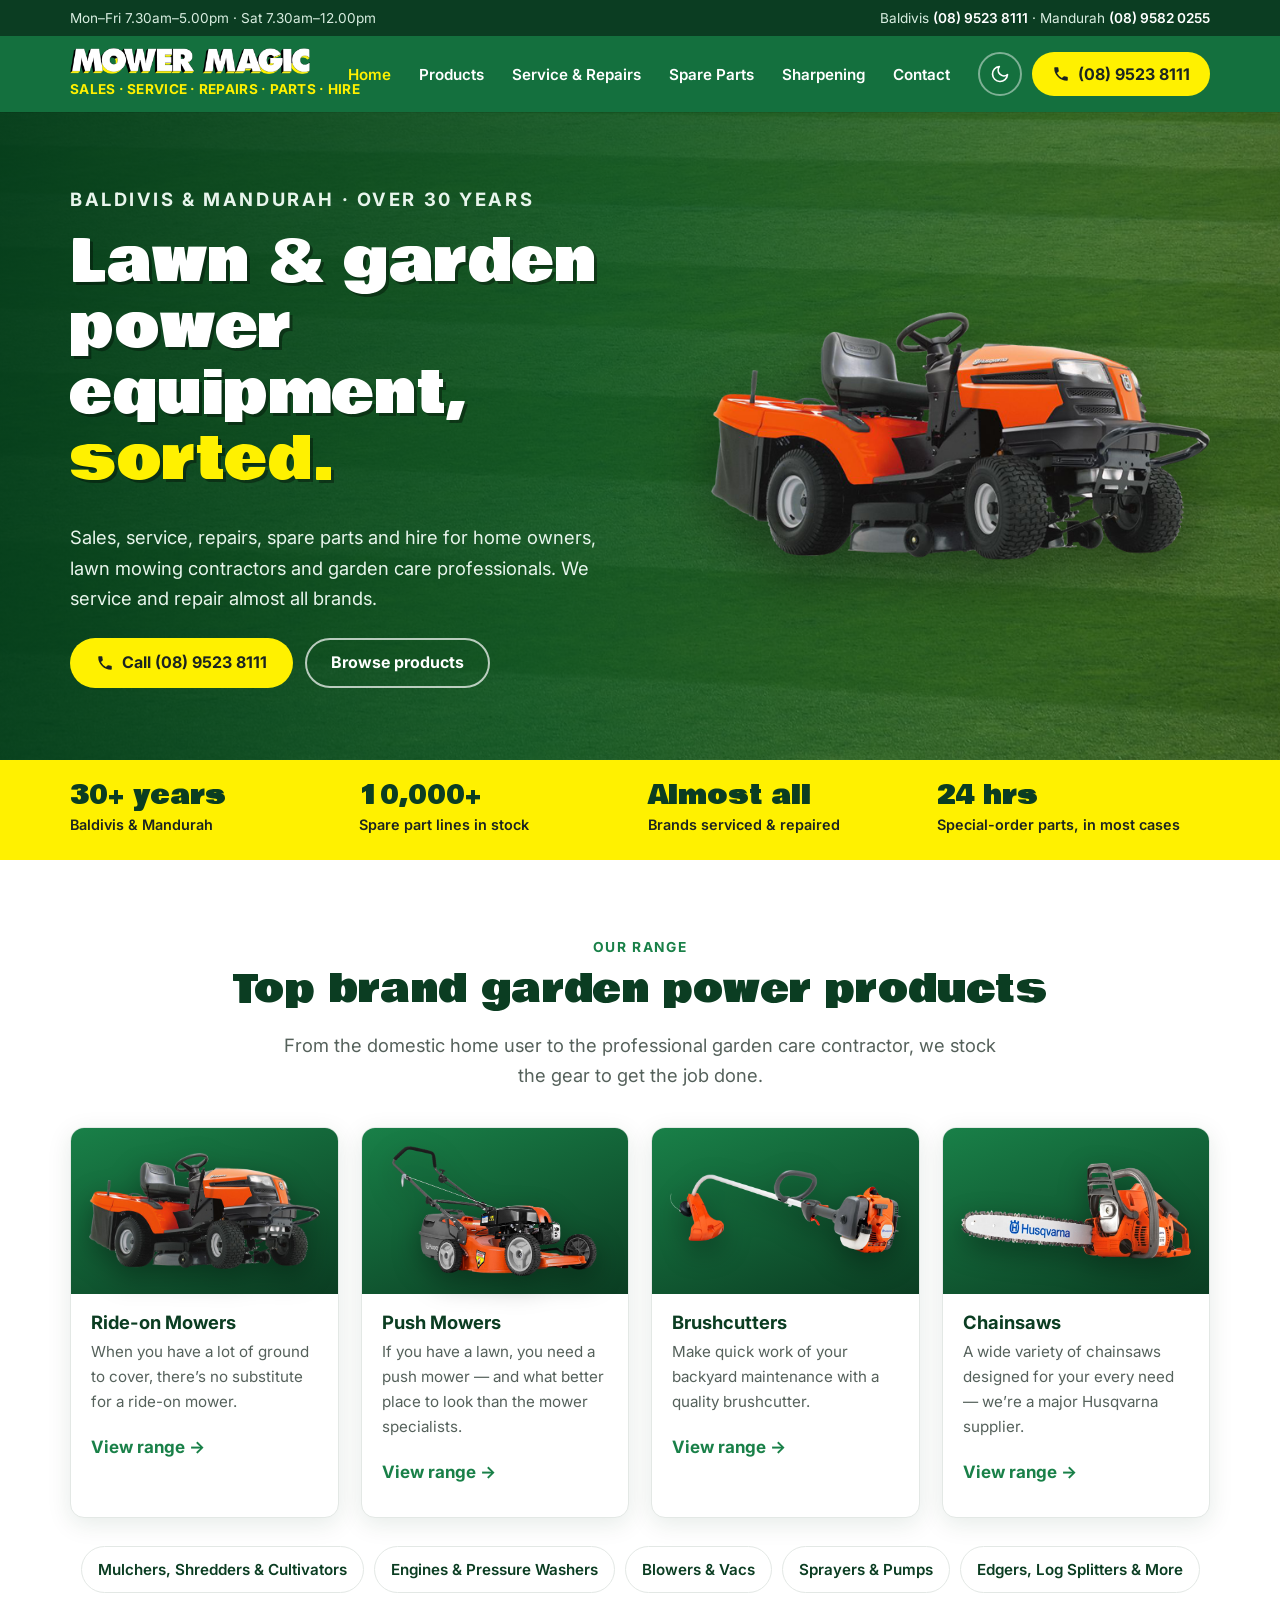
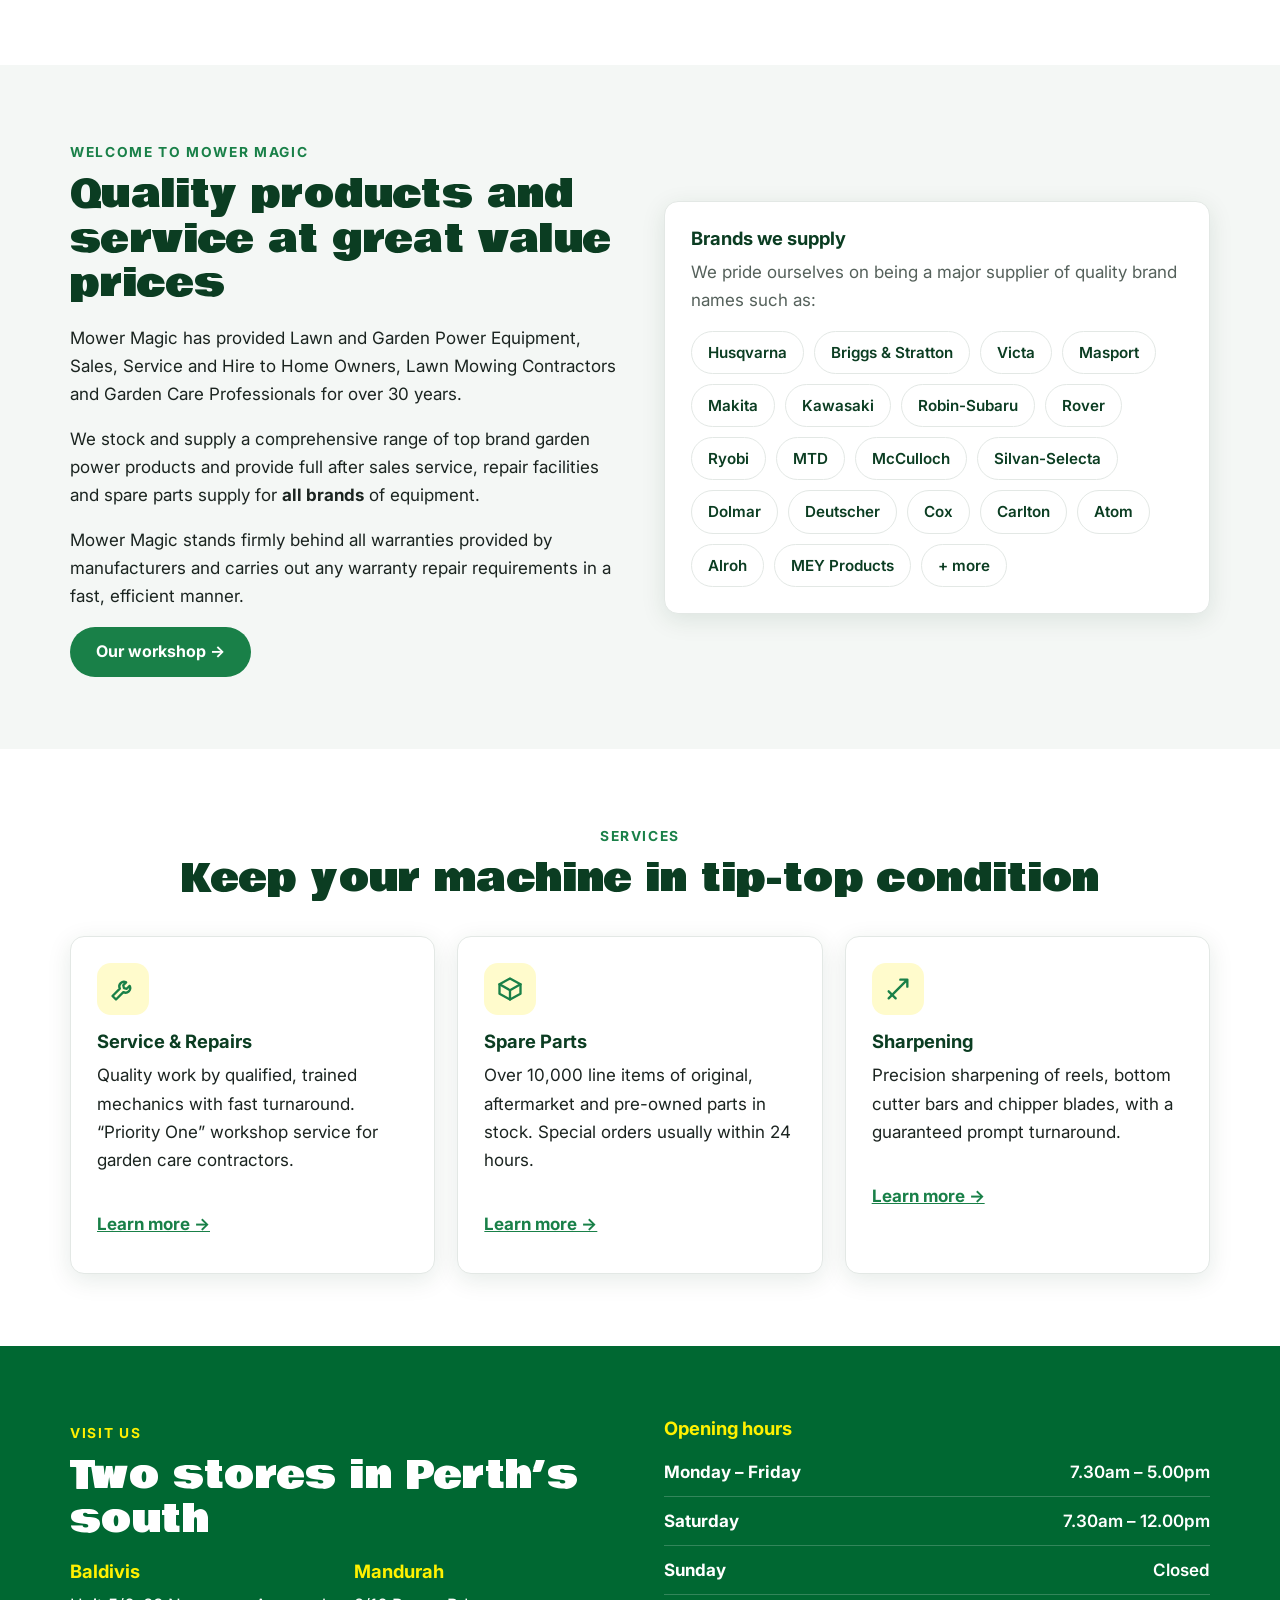
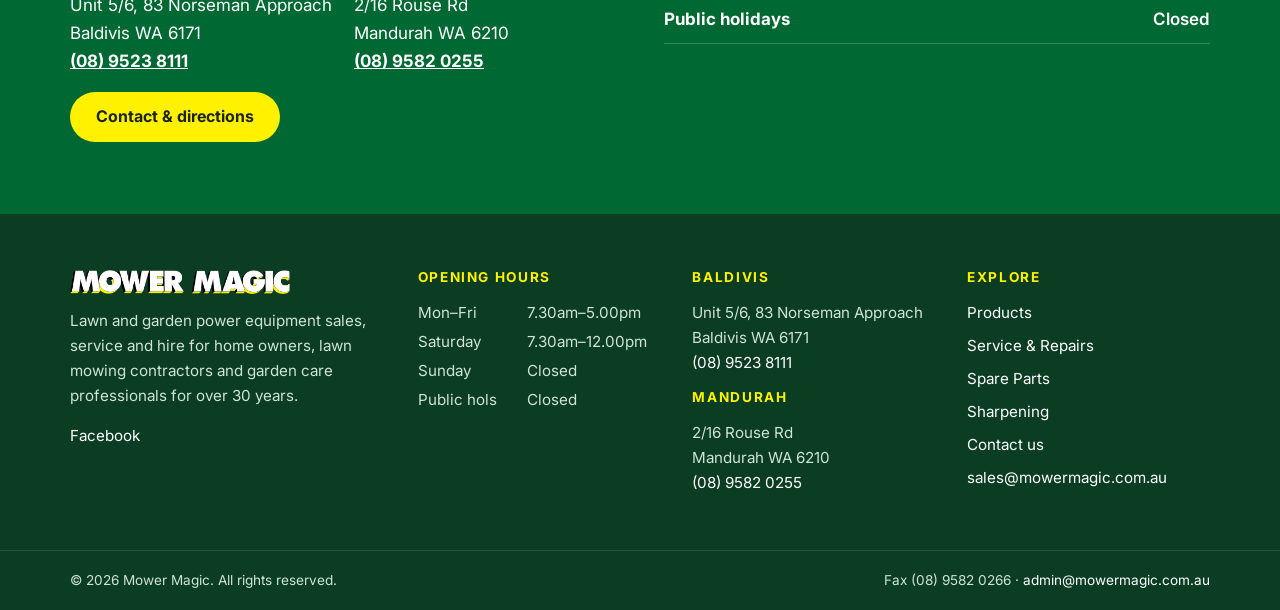
==== commit 34b4a6e3: "Fix tap targets, contrast, narrow phones and headings; add noindex; correct README claims" ====
--- a/index.html
+++ b/index.html
@@ -3,6 +3,7 @@
 <head>
   <meta charset="utf-8">
   <meta name="viewport" content="width=device-width, initial-scale=1">
+  <meta name="robots" content="noindex">
   <title>Mower Magic | Lawn Mower Sales, Service &amp; Repairs in Baldivis &amp; Mandurah</title>
   <meta name="description" content="Mower Magic: lawn and garden power equipment sales, service, repairs, spare parts and hire in Baldivis and Mandurah WA for over 30 years. Call (08) 9523 8111.">
   <meta name="theme-color" content="#198048">
@@ -75,9 +76,9 @@
 
 <section class="stats" aria-label="At a glance">
   <div class="container">
-    <div class="stat"><strong>30+ years</strong><span>Serving Perth&rsquo;s south</span></div>
+    <div class="stat"><strong>30+ years</strong><span>Baldivis &amp; Mandurah</span></div>
     <div class="stat"><strong>10,000+</strong><span>Spare part lines in stock</span></div>
-    <div class="stat"><strong>All brands</strong><span>Serviced &amp; repaired</span></div>
+    <div class="stat"><strong>Almost all</strong><span>Brands serviced &amp; repaired</span></div>
     <div class="stat"><strong>24 hrs</strong><span>Special-order parts, in most cases</span></div>
   </div>
 </section>
@@ -222,7 +223,7 @@
       <p><a href="https://www.facebook.com/mowermagicmandurah" rel="noopener">Facebook</a></p>
     </div>
     <div>
-      <h4>Opening hours</h4>
+      <h3>Opening hours</h3>
       <div class="footer-hours">
         <span>Mon&ndash;Fri</span><span>7.30am&ndash;5.00pm</span>
         <span>Saturday</span><span>7.30am&ndash;12.00pm</span>
@@ -231,13 +232,13 @@
       </div>
     </div>
     <div>
-      <h4>Baldivis</h4>
+      <h3>Baldivis</h3>
       <p>Unit 5/6, 83 Norseman Approach<br>Baldivis WA 6171<br><a href="tel:+61895238111">(08) 9523 8111</a></p>
-      <h4>Mandurah</h4>
+      <h3>Mandurah</h3>
       <p>2/16 Rouse Rd<br>Mandurah WA 6210<br><a href="tel:+61895820255">(08) 9582 0255</a></p>
     </div>
     <div>
-      <h4>Explore</h4>
+      <h3>Explore</h3>
       <ul>
         <li><a href="products.html">Products</a></li>
         <li><a href="repairs.html">Service &amp; Repairs</a></li>
--- a/css/style.css
+++ b/css/style.css
@@ -286,7 +286,7 @@
 /* Footer */
 .site-footer { background: var(--footer-bg); color: #cfe3d6; font-size: .95rem; }
 .site-footer .container { display: grid; grid-template-columns: minmax(0, 1.3fr) repeat(3, minmax(0, 1fr)); gap: 32px; padding-top: 56px; padding-bottom: 40px; }
-.site-footer h4 { color: var(--yellow); font-size: .85rem; letter-spacing: .12em; text-transform: uppercase; margin: 0 0 14px; }
+.site-footer h3 { color: var(--yellow); font-size: .85rem; letter-spacing: .12em; text-transform: uppercase; margin: 0 0 14px; }
 .site-footer a { color: #fff; text-decoration: none; }
 .site-footer a:hover { color: var(--yellow); }
 .site-footer ul { list-style: none; margin: 0; padding: 0; }
@@ -473,3 +473,29 @@
   .cat-card:hover .cat-img img, .prod:hover .prod-img img, .cat-card:hover .more, .card:hover .more { transform: none; }
   .nav a { opacity: 1; transform: none; }
 }
+
+/* ---------- Spec fixes, 25 Nov 2026: tap targets, readable text, narrow phones ---------- */
+.vh-h { position: absolute; width: 1px; height: 1px; margin: -1px; padding: 0; overflow: hidden; clip-path: inset(50%); white-space: nowrap; border: 0; }
+@media (max-width: 900px) {
+  .site-footer a:not(.btn):not(:has(img, svg)) { display: inline-block; min-width: 44px; padding-top: 11px; padding-bottom: 11px; }
+  .site-footer ul { gap: 0; }
+  .site-footer li { margin-bottom: 0; padding-top: 0; padding-bottom: 0; align-items: center; }
+  .contact-list a { display: inline-block; padding-top: 11px; padding-bottom: 11px; }
+  .topbar a { display: inline-block; min-height: 44px; line-height: 44px; margin: -6px 0; }
+  .topbar .container { padding-top: 6px; padding-bottom: 6px; align-items: center; }
+}
+:root { --header-bg: #14703e; }
+:root[data-theme="dark"] { --header-bg: #0f4f2c; }
+.prod-nav a { display: inline-flex; align-items: center; min-height: 44px; }
+main p a[href^="mailto"] { display: inline-block; padding: 11px 0; }
+.eyebrow { font-size: .86rem; }
+.brand-tag { font-size: .85rem; letter-spacing: .04em; }
+.brand { min-height: 44px; justify-content: center; }
+.brand span { font-size: .85rem; letter-spacing: .02em; }
+.cta-band p { color: #fff; }
+.cat-list a { display: inline-flex; align-items: center; min-height: 44px; }
+.loc .phone, .loc a[href^="mailto"], .cat-card .more, a.more { display: inline-block; padding-top: 9px; padding-bottom: 9px; }
+.theme-toggle, .menu-toggle { width: 44px; height: 44px; }
+.call-btn { min-height: 44px; }
+@media (max-width: 1100px) { .brand span { display: none; } }
+@media (max-width: 380px) { .theme-toggle, .menu-toggle { width: 44px; height: 44px; } .site-header .container { gap: 10px; padding-left: 12px; padding-right: 12px; } }
